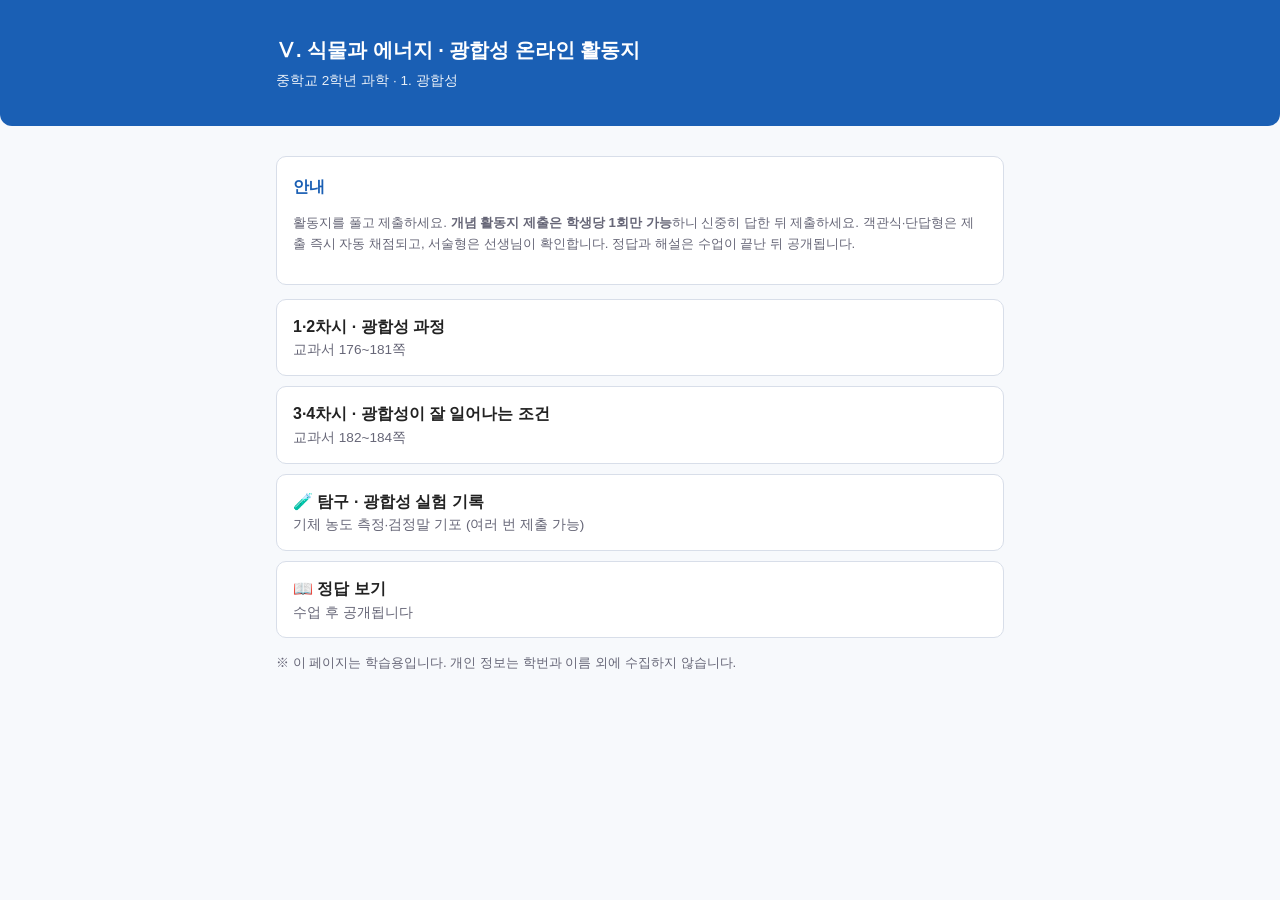
==== gwanghap/index.html @ e7eb0a98 "광합성 온라인 활동지 추가 (gwanghap/): 개념 활동지 2종 + 실험 기록 + 정답 공개 (2학년) Co-Authored-By: Claude Fable 5 <noreply@" ====
<!DOCTYPE html>
<html lang="ko">
<head>
<meta charset="UTF-8">
<meta name="viewport" content="width=device-width, initial-scale=1">
<meta name="robots" content="noindex">
<title>광합성 온라인 활동지</title>
<link rel="stylesheet" href="assets/style.css">
</head>
<body>
<header><div class="wrap">
  <h1>Ⅴ. 식물과 에너지 · 광합성 온라인 활동지</h1>
  <p>중학교 2학년 과학 · 1. 광합성</p>
</div></header>
<div class="wrap">
  <div class="card">
    <h2>안내</h2>
    <p class="note">활동지를 풀고 제출하세요. <b>개념 활동지 제출은 학생당 1회만 가능</b>하니 신중히 답한 뒤 제출하세요. 객관식·단답형은 제출 즉시 자동 채점되고, 서술형은 선생님이 확인합니다. 정답과 해설은 수업이 끝난 뒤 공개됩니다.</p>
  </div>
  <div class="list">
    <a href="ws1.html">1·2차시 · 광합성 과정<span>교과서 176~181쪽</span></a>
    <a href="ws2.html">3·4차시 · 광합성이 잘 일어나는 조건<span>교과서 182~184쪽</span></a>
    <a href="record.html">🧪 탐구 · 광합성 실험 기록<span>기체 농도 측정·검정말 기포 (여러 번 제출 가능)</span></a>
    <a href="answers.html">📖 정답 보기 <span>수업 후 공개됩니다</span></a>
  </div>
  <p class="note">※ 이 페이지는 학습용입니다. 개인 정보는 학번과 이름 외에 수집하지 않습니다.</p>
</div>
</body>
</html>
---- gwanghap/assets/style.css ----
:root{--main:#1a5fb4;--bg:#f7f9fc;--card:#fff;--line:#d8dee9;--ok:#2e7d32;--no:#c62828}
*{box-sizing:border-box}
body{font-family:'Noto Sans KR','Malgun Gothic',sans-serif;background:var(--bg);margin:0;color:#222;line-height:1.6}
.wrap{max-width:760px;margin:0 auto;padding:16px}
header{background:var(--main);color:#fff;padding:18px 16px;border-radius:0 0 12px 12px}
header h1{margin:0;font-size:1.25rem}
header p{margin:4px 0 0;font-size:.85rem;opacity:.9}
.card{background:var(--card);border:1px solid var(--line);border-radius:10px;padding:16px;margin:14px 0}
.card h2{font-size:1.02rem;margin:0 0 10px;color:var(--main)}
label{display:block;font-weight:600;margin-bottom:4px;font-size:.92rem}
input[type=text],textarea,select{width:100%;padding:9px;border:1px solid var(--line);border-radius:8px;font-size:.95rem;font-family:inherit}
textarea{min-height:80px}
.q{margin:16px 0;padding-bottom:14px;border-bottom:1px dashed var(--line)}
.q:last-child{border-bottom:none}
.qtext{font-weight:600;margin-bottom:8px}
.choice{display:block;margin:5px 0;padding:8px 10px;border:1px solid var(--line);border-radius:8px;cursor:pointer;font-size:.93rem}
.choice:has(input:checked){border-color:var(--main);background:#eaf1fb}
.choice input{margin-right:8px}
.row{display:flex;gap:10px}
.row>div{flex:1}
button{background:var(--main);color:#fff;border:none;border-radius:8px;padding:12px 18px;font-size:1rem;font-weight:700;cursor:pointer;width:100%}
button:disabled{background:#9ab;cursor:not-allowed}
.result{padding:14px;border-radius:8px;margin-top:14px;display:none}
.result.ok{display:block;background:#e8f5e9;border:1px solid var(--ok)}
.result.err{display:block;background:#ffebee;border:1px solid var(--no)}
.mark-ok{color:var(--ok);font-weight:700}
.mark-no{color:var(--no);font-weight:700}
.list a{display:block;background:var(--card);border:1px solid var(--line);border-radius:10px;padding:14px 16px;margin:10px 0;text-decoration:none;color:#222;font-weight:600}
.list a:hover{border-color:var(--main)}
.list span{display:block;font-weight:400;font-size:.85rem;color:#667}
.note{font-size:.83rem;color:#667}
.badge{display:inline-block;background:#eaf1fb;color:var(--main);border-radius:6px;padding:1px 8px;font-size:.8rem;font-weight:700;margin-right:6px}
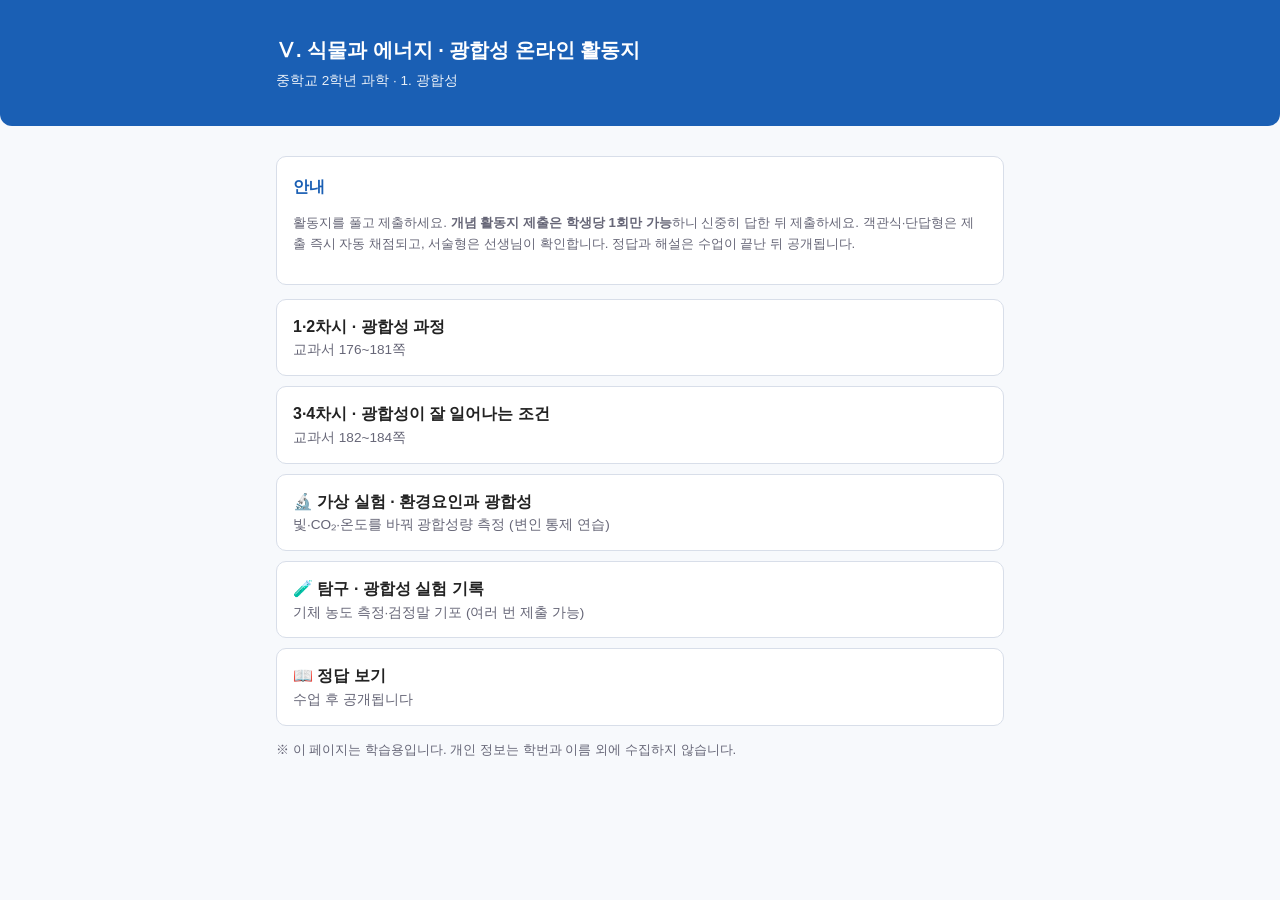
==== commit 58022377: "광합성 가상 실험(sim.html) 추가: 환경요인-광합성 관계 인터랙티브 시뮬레이션 Co-Authored-By: Claude Fable 5 <noreply@anthropic.co" ====
--- a/gwanghap/index.html
+++ b/gwanghap/index.html
@@ -20,6 +20,7 @@
   <div class="list">
     <a href="ws1.html">1·2차시 · 광합성 과정<span>교과서 176~181쪽</span></a>
     <a href="ws2.html">3·4차시 · 광합성이 잘 일어나는 조건<span>교과서 182~184쪽</span></a>
+    <a href="sim.html">🔬 가상 실험 · 환경요인과 광합성<span>빛·CO₂·온도를 바꿔 광합성량 측정 (변인 통제 연습)</span></a>
     <a href="record.html">🧪 탐구 · 광합성 실험 기록<span>기체 농도 측정·검정말 기포 (여러 번 제출 가능)</span></a>
     <a href="answers.html">📖 정답 보기 <span>수업 후 공개됩니다</span></a>
   </div>
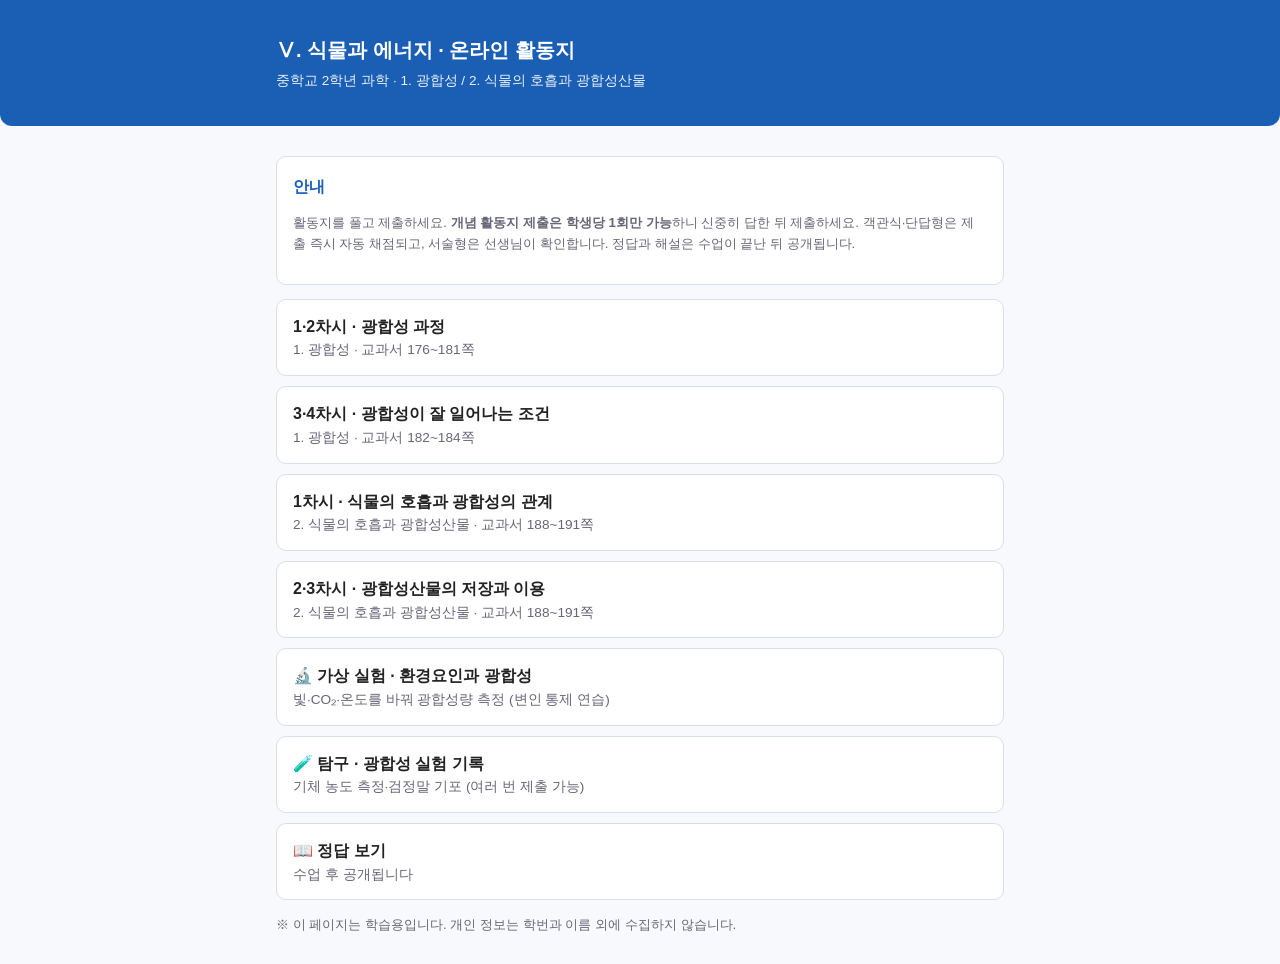
==== commit 32095435: "광합성 활동지에 2. 식물의 호흡과 광합성산물(ws3 · ws4) 추가 ws3(1차시 · 식물의 호흡과 광합성의 관계, 12문항) · ws4(2·3차시 · 광합성산물의 저장과 이용" ====
--- a/gwanghap/index.html
+++ b/gwanghap/index.html
@@ -9,8 +9,8 @@
 </head>
 <body>
 <header><div class="wrap">
-  <h1>Ⅴ. 식물과 에너지 · 광합성 온라인 활동지</h1>
-  <p>중학교 2학년 과학 · 1. 광합성</p>
+  <h1>Ⅴ. 식물과 에너지 · 온라인 활동지</h1>
+  <p>중학교 2학년 과학 · 1. 광합성 / 2. 식물의 호흡과 광합성산물</p>
 </div></header>
 <div class="wrap">
   <div class="card">
@@ -18,8 +18,10 @@
     <p class="note">활동지를 풀고 제출하세요. <b>개념 활동지 제출은 학생당 1회만 가능</b>하니 신중히 답한 뒤 제출하세요. 객관식·단답형은 제출 즉시 자동 채점되고, 서술형은 선생님이 확인합니다. 정답과 해설은 수업이 끝난 뒤 공개됩니다.</p>
   </div>
   <div class="list">
-    <a href="ws1.html">1·2차시 · 광합성 과정<span>교과서 176~181쪽</span></a>
-    <a href="ws2.html">3·4차시 · 광합성이 잘 일어나는 조건<span>교과서 182~184쪽</span></a>
+    <a href="ws1.html">1·2차시 · 광합성 과정<span>1. 광합성 · 교과서 176~181쪽</span></a>
+    <a href="ws2.html">3·4차시 · 광합성이 잘 일어나는 조건<span>1. 광합성 · 교과서 182~184쪽</span></a>
+    <a href="ws3.html">1차시 · 식물의 호흡과 광합성의 관계<span>2. 식물의 호흡과 광합성산물 · 교과서 188~191쪽</span></a>
+    <a href="ws4.html">2·3차시 · 광합성산물의 저장과 이용<span>2. 식물의 호흡과 광합성산물 · 교과서 188~191쪽</span></a>
     <a href="sim.html">🔬 가상 실험 · 환경요인과 광합성<span>빛·CO₂·온도를 바꿔 광합성량 측정 (변인 통제 연습)</span></a>
     <a href="record.html">🧪 탐구 · 광합성 실험 기록<span>기체 농도 측정·검정말 기포 (여러 번 제출 가능)</span></a>
     <a href="answers.html">📖 정답 보기 <span>수업 후 공개됩니다</span></a>
